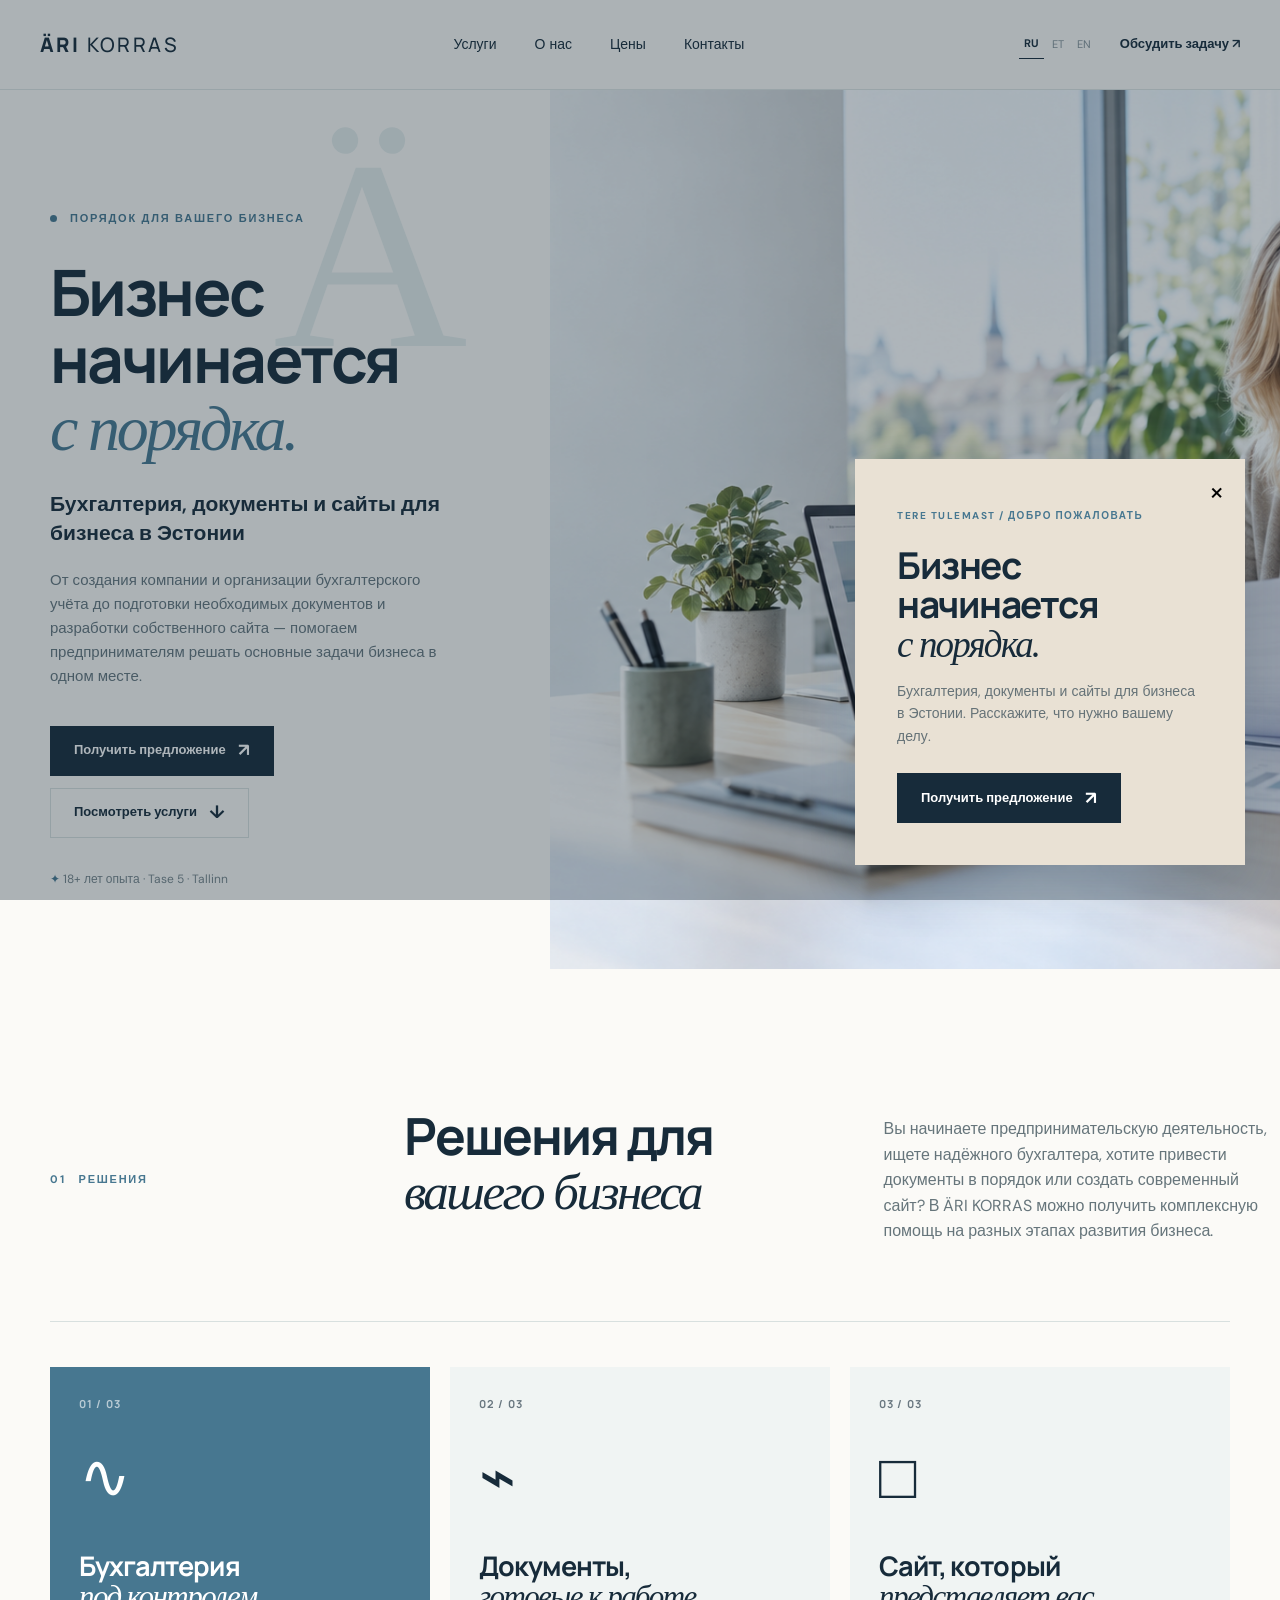
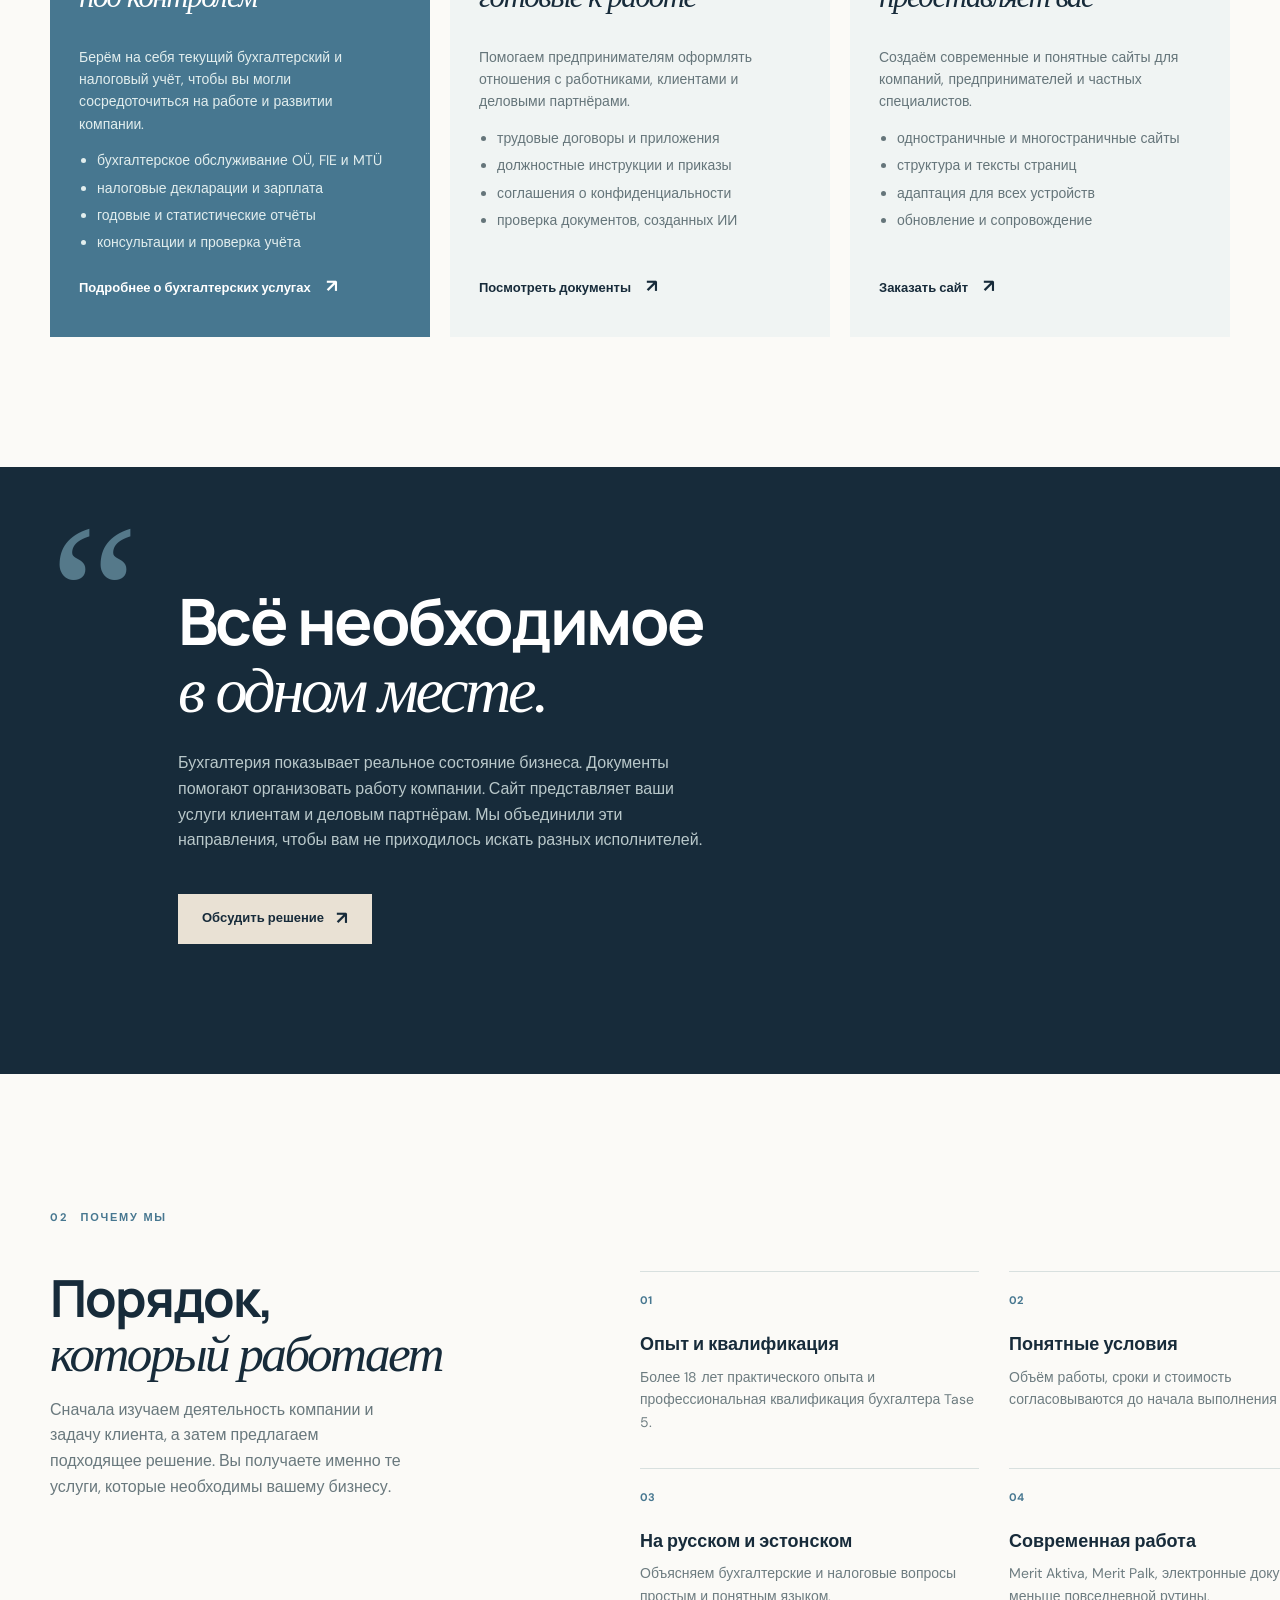
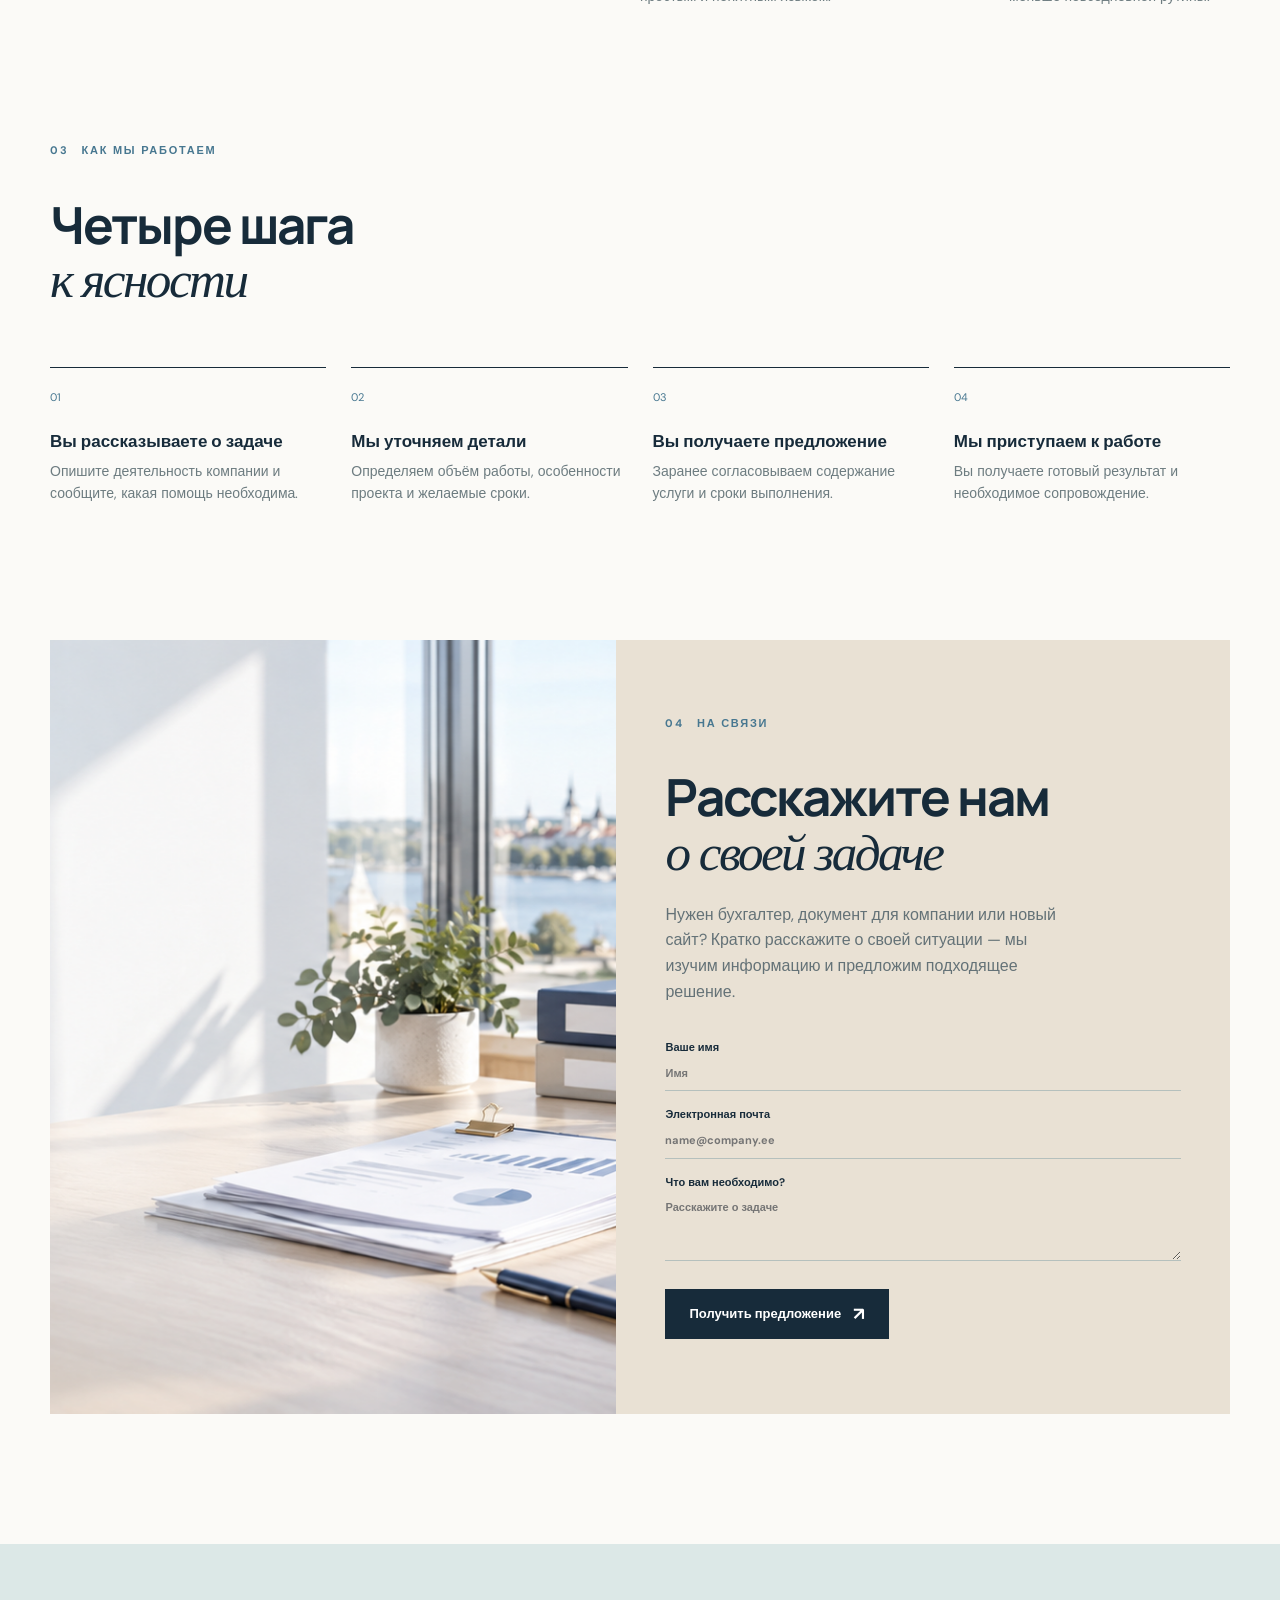
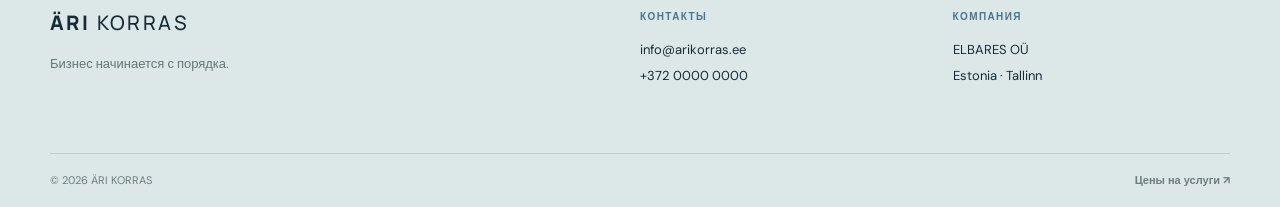
==== index.html @ 3bfd49a5 "Build multilingual ÄRI KORRAS website" ====
<!doctype html>
<html lang="ru">
<head>
  <meta charset="utf-8">
  <meta name="viewport" content="width=device-width, initial-scale=1">
  <meta name="description" content="ÄRI KORRAS — бухгалтерия, документы и сайты для бизнеса в Эстонии.">
  <title>ÄRI KORRAS | Бизнес начинается с порядка</title>
  <link rel="preconnect" href="https://fonts.googleapis.com">
  <link rel="preconnect" href="https://fonts.gstatic.com" crossorigin>
  <link href="https://fonts.googleapis.com/css2?family=DM+Sans:wght@400;500;600;700&family=Manrope:wght@500;600;700;800&display=swap" rel="stylesheet">
  <link rel="stylesheet" href="styles.css"><style>.statement .button-light{background:#e9e1d4;border-color:#e9e1d4;color:#172b3a}.statement .button-light:hover{background:#fff;border-color:#fff}</style>
</head>
<body>
  <div class="welcome" id="welcome" role="dialog" aria-modal="true">
    <button class="welcome-close" id="welcome-close" aria-label="Закрыть">×</button>
    <span class="eyebrow">TERE TULEMAST / ДОБРО ПОЖАЛОВАТЬ</span>
    <h2>Бизнес начинается<br><em>с порядка.</em></h2>
    <p>Бухгалтерия, документы и сайты для бизнеса в Эстонии. Расскажите, что нужно вашему делу.</p>
    <a class="button button-dark" href="#contact" id="welcome-action">Получить предложение <span>↗</span></a>
  </div><div class="welcome-backdrop" id="welcome-backdrop"></div>
  <header class="site-header">
    <a class="brand" href="index.html">ÄRI <span>KORRAS</span></a>
    <nav class="desktop-nav"><a href="#services" data-i18n="navServices">Услуги</a><a href="#about" data-i18n="navAbout">О нас</a><a href="prices.html" data-i18n="navPrices">Цены</a><a href="#contact" data-i18n="navContact">Контакты</a></nav>
    <div class="header-actions"><div class="lang-switcher"><button class="lang active" data-lang="ru">RU</button><button class="lang" data-lang="et">ET</button><button class="lang" data-lang="en">EN</button></div><a class="header-cta" href="#contact" data-i18n="headerCta">Обсудить задачу <span>↗</span></a><button class="menu-toggle" id="menu-toggle" aria-label="Открыть меню"><span></span><span></span></button></div>
  </header>
  <div class="mobile-nav" id="mobile-nav"><a href="#services" data-i18n="navServices">Услуги</a><a href="#about" data-i18n="navAbout">О нас</a><a href="prices.html" data-i18n="navPrices">Цены</a><a href="#contact" data-i18n="navContact">Контакты</a></div>
  <main>
    <section class="hero section-grid"><div class="hero-copy"><div class="hero-kicker"><span class="dot"></span><span data-i18n="heroKicker">ПОРЯДОК ДЛЯ ВАШЕГО БИЗНЕСА</span></div><h1 data-i18n="heroTitle">Бизнес начинается<br><em>с порядка.</em></h1><p class="hero-lead" data-i18n="heroLead">Бухгалтерия, документы и сайты для бизнеса в Эстонии</p><p class="hero-text" data-i18n="heroText">От создания компании и организации бухгалтерского учёта до подготовки необходимых документов и разработки собственного сайта — помогаем предпринимателям решать основные задачи бизнеса в одном месте.</p><div class="hero-buttons"><a class="button button-dark" href="#contact" data-i18n="getOffer">Получить предложение <span>↗</span></a><a class="button button-line" href="#services" data-i18n="viewServices">Посмотреть услуги <span>↓</span></a></div><div class="hero-note">✦ <span data-i18n="heroNote">18+ лет опыта · Tase 5 · Tallinn</span></div></div><div class="hero-image image-frame"><img src="1%20foto.png" alt="Рабочее место предпринимателя в светлом офисе"></div></section>
    <section class="intro content-width"><div class="section-label"><span>01</span><span data-i18n="sectionServices">РЕШЕНИЯ</span></div><div class="intro-content"><h2 data-i18n="introTitle">Решения для<br><em>вашего бизнеса</em></h2><p data-i18n="introText">Вы начинаете предпринимательскую деятельность, ищете надёжного бухгалтера, хотите привести документы в порядок или создать современный сайт? В ÄRI KORRAS можно получить комплексную помощь на разных этапах развития бизнеса.</p></div></section>
    <section class="services content-width" id="services">
      <article class="service-card service-featured"><div class="service-index">01 / 03</div><div class="service-icon">∿</div><h3 data-i18n="accountingTitle">Бухгалтерия<br><em>под контролем</em></h3><p data-i18n="accountingText">Берём на себя текущий бухгалтерский и налоговый учёт, чтобы вы могли сосредоточиться на работе и развитии компании.</p><ul data-list="accountingList"></ul><a class="text-link" href="prices.html" data-i18n="accountingCta">Подробнее о бухгалтерских услугах <span>↗</span></a></article>
      <article class="service-card"><div class="service-index">02 / 03</div><div class="service-icon">⌁</div><h3 data-i18n="docsTitle">Документы,<br><em>готовые к работе</em></h3><p data-i18n="docsText">Помогаем предпринимателям оформлять отношения с работниками, клиентами и деловыми партнёрами.</p><ul data-list="docsList"></ul><a class="text-link" href="#contact" data-i18n="docsCta">Посмотреть документы <span>↗</span></a></article>
      <article class="service-card"><div class="service-index">03 / 03</div><div class="service-icon">□</div><h3 data-i18n="webTitle">Сайт, который<br><em>представляет вас</em></h3><p data-i18n="webText">Создаём современные и понятные сайты для компаний, предпринимателей и частных специалистов.</p><ul data-list="webList"></ul><a class="text-link" href="website-prices.html" data-i18n="webCta">Заказать сайт <span>↗</span></a></article>
    </section>
    <section class="statement"><div class="content-width statement-inner"><span class="big-mark">“</span><h2 data-i18n="statementTitle">Всё необходимое<br><em>в одном месте.</em></h2><p data-i18n="statementText">Бухгалтерия показывает реальное состояние бизнеса. Документы помогают организовать работу компании. Сайт представляет ваши услуги клиентам и деловым партнёрам. Мы объединили эти направления, чтобы вам не приходилось искать разных исполнителей.</p><a class="button button-light" href="#contact" data-i18n="statementCta">Обсудить решение <span>↗</span></a></div></section>
    <section class="about content-width" id="about"><div class="section-label"><span>02</span><span data-i18n="sectionWhy">ПОЧЕМУ МЫ</span></div><div class="about-grid"><div><h2 data-i18n="whyTitle">Порядок,<br><em>который работает</em></h2><p class="muted" data-i18n="whyText">Сначала изучаем деятельность компании и задачу клиента, а затем предлагаем подходящее решение. Вы получаете именно те услуги, которые необходимы вашему бизнесу.</p></div><div class="reasons"><div><b>01</b><h3 data-i18n="reason1Title">Опыт и квалификация</h3><p data-i18n="reason1Text">Более 18 лет практического опыта и профессиональная квалификация бухгалтера Tase 5.</p></div><div><b>02</b><h3 data-i18n="reason2Title">Понятные условия</h3><p data-i18n="reason2Text">Объём работы, сроки и стоимость согласовываются до начала выполнения заказа.</p></div><div><b>03</b><h3 data-i18n="reason3Title">На русском и эстонском</h3><p data-i18n="reason3Text">Объясняем бухгалтерские и налоговые вопросы простым и понятным языком.</p></div><div><b>04</b><h3 data-i18n="reason4Title">Современная работа</h3><p data-i18n="reason4Text">Merit Aktiva, Merit Palk, электронные документы и меньше повседневной рутины.</p></div></div></div></section>
    <section class="process content-width"><div class="section-label"><span>03</span><span data-i18n="sectionProcess">КАК МЫ РАБОТАЕМ</span></div><h2 data-i18n="processTitle">Четыре шага<br><em>к ясности</em></h2><div class="process-grid"><div><span>01</span><h3 data-i18n="step1Title">Вы рассказываете о задаче</h3><p data-i18n="step1Text">Опишите деятельность компании и сообщите, какая помощь необходима.</p></div><div><span>02</span><h3 data-i18n="step2Title">Мы уточняем детали</h3><p data-i18n="step2Text">Определяем объём работы, особенности проекта и желаемые сроки.</p></div><div><span>03</span><h3 data-i18n="step3Title">Вы получаете предложение</h3><p data-i18n="step3Text">Заранее согласовываем содержание услуги и сроки выполнения.</p></div><div><span>04</span><h3 data-i18n="step4Title">Мы приступаем к работе</h3><p data-i18n="step4Text">Вы получаете готовый результат и необходимое сопровождение.</p></div></div></section>
    <section class="contact content-width" id="contact"><div class="contact-image image-frame"><img src="2%20foto.png" alt="Современное рабочее место с документами и ноутбуком"></div><div class="contact-copy"><div class="section-label"><span>04</span><span data-i18n="sectionContact">НА СВЯЗИ</span></div><h2 data-i18n="contactTitle">Расскажите нам<br><em>о своей задаче</em></h2><p data-i18n="contactText">Нужен бухгалтер, документ для компании или новый сайт? Кратко расскажите о своей ситуации — мы изучим информацию и предложим подходящее решение.</p><form id="contact-form"><label><span data-i18n="nameLabel">Ваше имя</span><input required type="text" placeholder="Имя" data-i18n-placeholder="namePlaceholder"></label><label><span data-i18n="emailLabel">Электронная почта</span><input required type="email" placeholder="name@company.ee" data-i18n-placeholder="emailPlaceholder"></label><label><span data-i18n="messageLabel">Что вам необходимо?</span><textarea required rows="3" placeholder="Расскажите о задаче" data-i18n-placeholder="messagePlaceholder"></textarea></label><button class="button button-dark" type="submit" data-i18n="formButton">Получить предложение <span>↗</span></button><p class="form-success" id="form-success" data-i18n="formSuccess">Спасибо. Мы свяжемся с вами в ближайшее время.</p></form></div></section>
  </main>
  <footer class="footer"><div class="content-width footer-grid"><div><a class="brand" href="index.html">ÄRI <span>KORRAS</span></a><p data-i18n="footerTagline">Бизнес начинается с порядка.</p></div><div><span class="footer-label" data-i18n="footerContact">КОНТАКТЫ</span><a href="mailto:info@arikorras.ee">info@arikorras.ee</a><a href="tel:+3720000000">+372 0000 0000</a></div><div><span class="footer-label" data-i18n="footerLegal">КОМПАНИЯ</span><span>ELBARES OÜ</span><span>Estonia · Tallinn</span></div></div><div class="content-width footer-bottom"><span>© 2026 ÄRI KORRAS</span><a href="prices.html" data-i18n="footerPrices">Цены на услуги <span>↗</span></a></div></footer>
  <script src="script.js"></script><script src="tools-link.js"></script>
</body>
</html>
---- styles.css ----
:root{--ink:#172b3a;--blue:#477790;--mist:#edf3f3;--sand:#e9e1d4;--paper:#fbfaf7;--line:#d8e0df;--serif:Georgia,serif;--sans:'DM Sans',sans-serif;--display:'Manrope',sans-serif}*{box-sizing:border-box}html{scroll-behavior:smooth}body{margin:0;background:var(--paper);color:var(--ink);font-family:var(--sans);font-size:16px;line-height:1.6}a{color:inherit;text-decoration:none}button,input,textarea{font:inherit}.content-width{width:min(1180px,calc(100% - 80px));margin:auto}.site-header{height:90px;display:flex;align-items:center;justify-content:space-between;padding:0 40px;border-bottom:1px solid #dfe5e3;background:#fbfaf7eb;backdrop-filter:blur(12px);position:sticky;top:0;z-index:10}.brand{font:800 20px var(--display);letter-spacing:.12em}.brand span{font-weight:500}.desktop-nav{display:flex;gap:38px;font-size:14px}.desktop-nav a:hover{color:var(--blue)}.header-actions{display:flex;gap:24px;align-items:center}.lang-switcher{display:flex;gap:3px}.lang{border:0;background:transparent;color:#849198;font-size:11px;padding:5px;cursor:pointer}.lang.active{color:var(--ink);font-weight:700;border-bottom:1px solid var(--ink)}.header-cta{font-size:13px;font-weight:600}.menu-toggle,.mobile-nav{display:none}.section-grid{display:grid;grid-template-columns:43% 57%;min-height:670px}.hero-copy{padding:120px 7vw 80px max(40px,calc((100vw - 1180px)/2));position:relative}.hero-copy:before{content:'Ä';position:absolute;top:30px;right:15%;font:400 270px/1 var(--serif);color:#e5eceb;z-index:-1}.hero-kicker,.section-label{display:flex;gap:13px;align-items:center;color:var(--blue);font-size:11px;letter-spacing:.16em;font-weight:700}.dot{width:7px;height:7px;background:var(--blue);border-radius:50%}h1,h2,h3{margin-top:0}h1,h2{font:700 clamp(48px,5vw,78px)/1.05 var(--display);letter-spacing:-.04em}h1{margin:30px 0 28px}h1 em,h2 em,h3 em{font-family:var(--serif);font-weight:400;font-style:italic;letter-spacing:-.05em}h1 em{color:var(--blue)}.hero-lead{font-size:21px;line-height:1.35;font-weight:600;max-width:390px}.hero-text{color:#64747c;max-width:450px;font-size:15px}.hero-buttons{display:flex;gap:12px;flex-wrap:wrap;margin:38px 0 32px}.button{display:inline-flex;align-items:center;justify-content:center;min-height:50px;padding:0 23px;border:1px solid var(--ink);font-size:13px;font-weight:700;cursor:pointer;transition:.25s}.button-dark{background:var(--ink);color:white}.button-dark:hover{background:var(--blue);border-color:var(--blue);transform:translateY(-2px)}.button-line{border-color:var(--line)}.button-light{background:var(--paper);border-color:var(--paper)}.hero-note{font-size:12px;color:#76848a}.hero-note:first-letter{color:var(--blue)}.image-frame{overflow:hidden;position:relative}.image-frame img{width:100%;height:100%;object-fit:cover;display:block}.intro{padding:140px 0 70px;display:grid;grid-template-columns:30% 70%;border-bottom:1px solid var(--line)}.intro-content{display:grid;grid-template-columns:52% 48%;gap:50px}.intro h2,.about h2,.process h2,.contact h2{font-size:clamp(39px,4vw,58px);margin:0}.intro p{color:#66757b;max-width:410px;margin:7px 0}.services{display:grid;grid-template-columns:repeat(3,1fr);gap:20px;padding:45px 0 130px}.service-card{padding:28px 28px 35px;background:#f0f4f3;min-height:570px;display:flex;flex-direction:column;border:1px solid transparent;transition:.25s}.service-card:hover{transform:translateY(-7px);border-color:#c9d9d8}.service-featured{background:var(--blue);color:white}.service-index{font:700 11px var(--display);letter-spacing:.1em;opacity:.62}.service-icon{font:400 62px/1 var(--serif);height:105px;margin-top:35px}.service-card h3{font:700 27px/1.08 var(--display);margin-bottom:18px;letter-spacing:-.035em}.service-card h3 em{font-size:31px}.service-card p,.service-card li{font-size:14px;color:#65757a}.service-featured p,.service-featured li{color:#e2eeee}.service-card ul{padding:0 0 10px 18px;margin:0}.service-card li{margin-bottom:5px}.text-link{font-weight:700;font-size:13px;margin-top:auto}.text-link span,.button span{padding-left:12px;font-size:18px}.statement{background:var(--ink);color:white}.statement-inner{padding:120px 10% 130px;position:relative}.big-mark{font:200px/1 var(--serif);color:#55798a;position:absolute;top:28px;left:0}.statement h2{font-size:clamp(43px,5vw,72px);position:relative;margin-bottom:26px}.statement p{color:#b9c8ca;max-width:530px}.statement .button{margin-top:25px}.about{padding:135px 0}.about-grid{display:grid;grid-template-columns:40% 60%;gap:10%;padding-top:45px}.muted{color:#69787d;max-width:360px}.reasons{display:grid;grid-template-columns:1fr 1fr;gap:35px 30px}.reasons div{border-top:1px solid var(--line);padding-top:14px}.reasons b,.process-grid span{color:var(--blue);font-size:11px}.reasons h3{font-size:18px;margin:18px 0 7px}.reasons p,.process-grid p{color:#6d7c80;font-size:14px;margin:0}.process{padding:0 0 135px}.process h2{margin:38px 0 60px}.process-grid{display:grid;grid-template-columns:repeat(4,1fr);gap:25px}.process-grid>div{border-top:1px solid var(--ink);padding-top:15px}.process-grid h3{font-size:17px;line-height:1.25;margin:22px 0 8px}.contact{background:var(--sand);display:grid;grid-template-columns:48% 52%;margin-bottom:130px}.contact-image{min-height:650px}.contact-copy{padding:75px 8%}.contact-copy h2{margin:38px 0 22px}.contact-copy>p{color:#647277;max-width:410px}form{margin-top:35px}label{display:block;font-size:11px;font-weight:700;margin-bottom:15px}input,textarea{display:block;width:100%;border:0;border-bottom:1px solid #b5c0bd;background:transparent;padding:8px 0;outline:none;color:var(--ink);resize:vertical}form .button{margin-top:13px}.form-success{display:none;color:var(--blue);font-size:13px}.footer{background:#dce8e7;padding-top:65px}.footer-grid{display:grid;grid-template-columns:2fr 1fr 1fr;gap:35px;padding-bottom:65px}.footer-grid p{color:#65777b;font-size:13px}.footer-grid>div{display:flex;flex-direction:column;gap:5px;font-size:13px}.footer-label{font-size:10px;color:var(--blue);font-weight:700;letter-spacing:.14em;margin-bottom:10px}.footer-bottom{border-top:1px solid #bdcdcc;padding:18px 0;display:flex;justify-content:space-between;color:#6b7d80;font-size:11px}.footer-bottom a{font-weight:700}.welcome-backdrop{position:fixed;inset:0;background:#172b3a59;z-index:20}.welcome{position:fixed;z-index:21;right:35px;bottom:35px;width:min(390px,calc(100% - 40px));padding:42px;background:var(--sand);box-shadow:0 20px 50px #172b3a2e}.welcome-close{position:absolute;right:15px;top:10px;border:0;background:transparent;font-size:28px;cursor:pointer}.welcome h2{font-size:37px;margin:20px 0 15px}.welcome p{font-size:14px;color:#657277}.welcome .button{margin-top:12px}.eyebrow{color:var(--blue);font-weight:700;font-size:10px;letter-spacing:.15em}.hidden{display:none!important}
@media(max-width:800px){.content-width{width:calc(100% - 40px)}.site-header{height:72px;padding:0 20px}.desktop-nav,.header-cta{display:none}.header-actions{gap:13px}.menu-toggle{display:flex;width:28px;height:28px;border:0;background:transparent;flex-direction:column;justify-content:center;gap:6px;cursor:pointer}.menu-toggle span{display:block;width:25px;border-top:1px solid var(--ink)}.mobile-nav{display:flex;position:fixed;z-index:9;top:72px;left:0;right:0;background:var(--paper);padding:15px 20px 22px;flex-direction:column;gap:14px;border-bottom:1px solid var(--line);transform:translateY(-130%);transition:.25s}.mobile-nav.open{transform:translateY(0)}.section-grid{display:flex;flex-direction:column;min-height:0}.hero-copy{padding:70px 20px 45px}.hero-copy:before{right:2%;top:10px;font-size:180px}.hero-lead{font-size:18px}.hero-text{font-size:14px}.hero-buttons{margin-top:28px}.button{min-height:47px;padding:0 18px}.hero-image{height:300px;margin:0 20px}.intro{display:block;padding:80px 0 45px}.intro-content{display:block;margin-top:30px}.intro p{margin-top:25px}.services{display:block;padding:20px 0 80px}.service-card{min-height:0;margin-bottom:14px;padding:24px}.service-icon{height:73px;margin-top:25px}.service-card ul{margin-bottom:25px}.statement-inner{padding:80px 30px 90px}.big-mark{left:0;top:10px}.about{padding:85px 0}.about-grid{display:block;padding-top:30px}.muted{margin:25px 0 45px}.reasons{gap:25px 15px}.reasons h3{font-size:16px}.reasons p{font-size:13px}.process{padding-bottom:85px}.process h2{margin:30px 0 40px}.process-grid{grid-template-columns:1fr 1fr;gap:35px 20px}.process-grid h3{font-size:15px}.contact{display:flex;flex-direction:column;margin-bottom:80px}.contact-image{min-height:260px}.contact-copy{padding:55px 25px}.footer-grid{grid-template-columns:1fr 1fr;padding-bottom:45px}.footer-grid>div:first-child{grid-column:1/-1}.footer-bottom{display:block}.footer-bottom a{display:block;margin-top:8px}.welcome{right:20px;bottom:20px;padding:30px}.welcome h2{font-size:31px}}
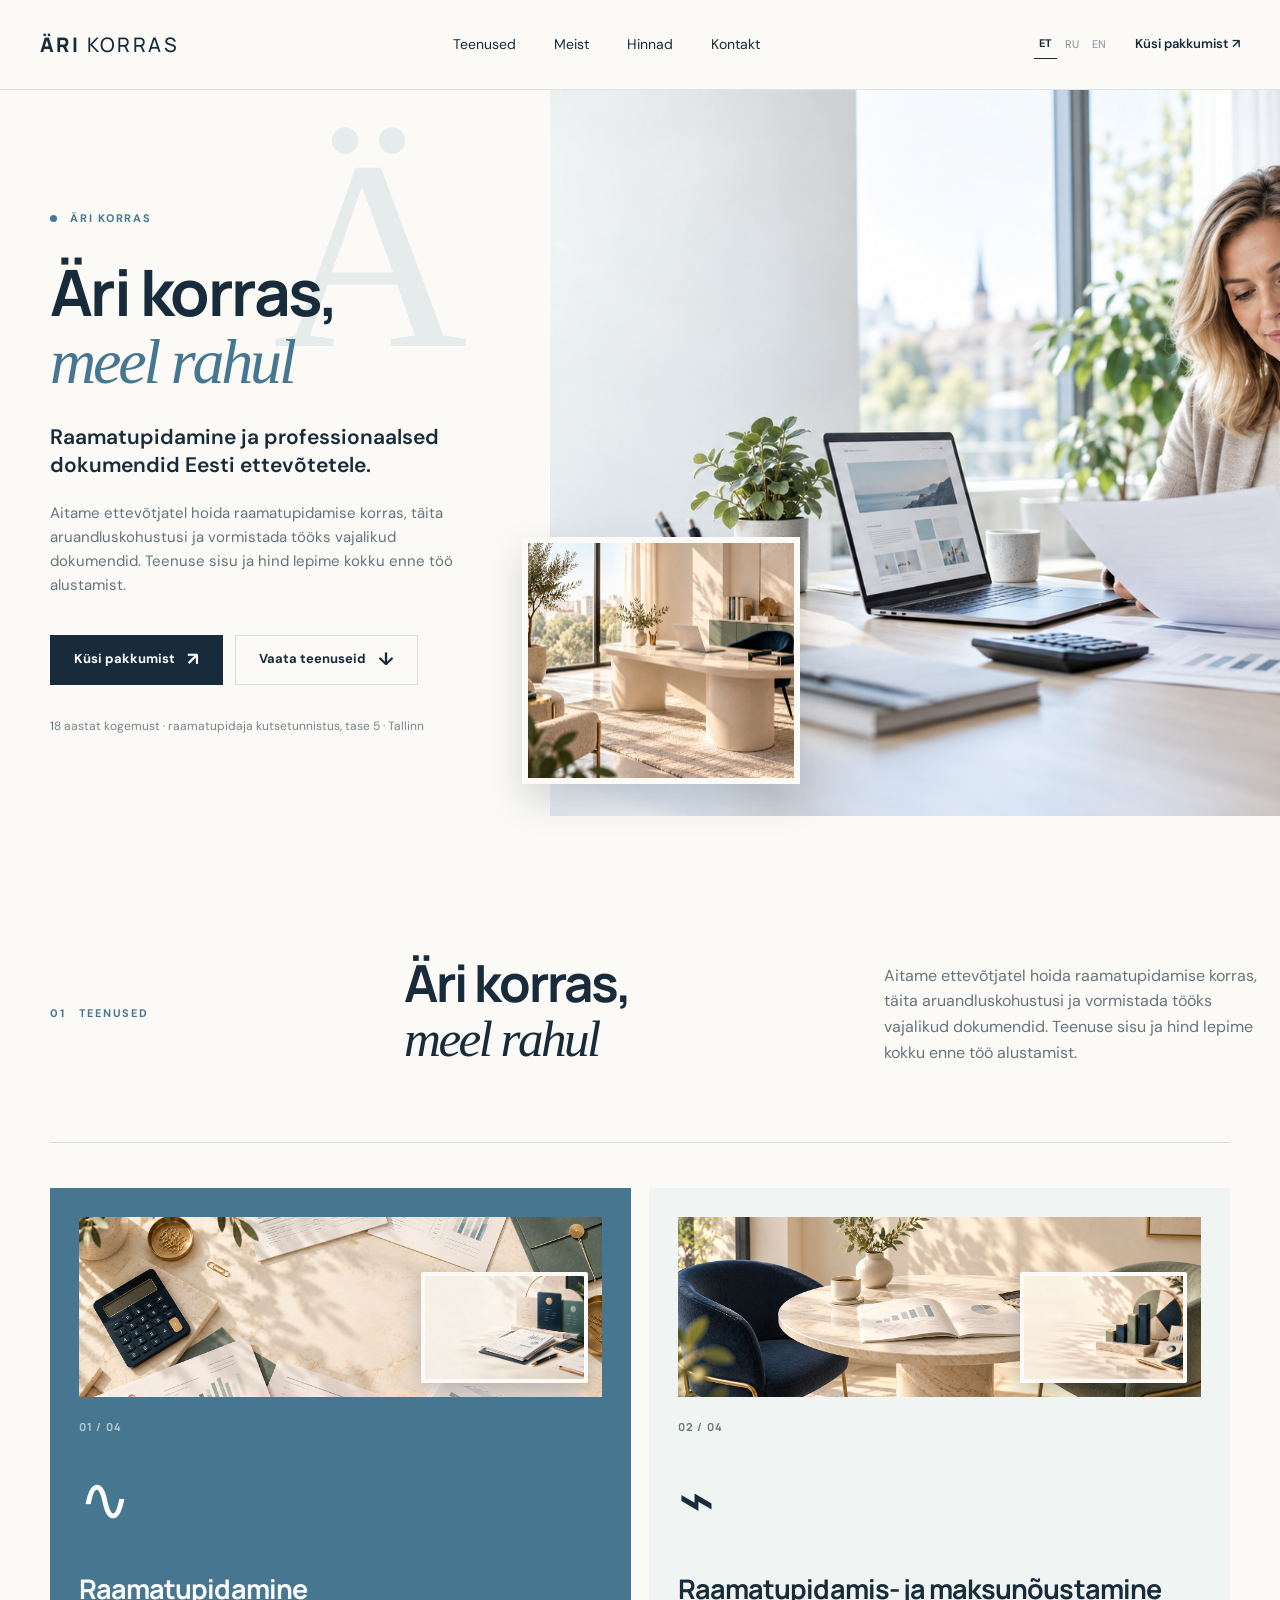
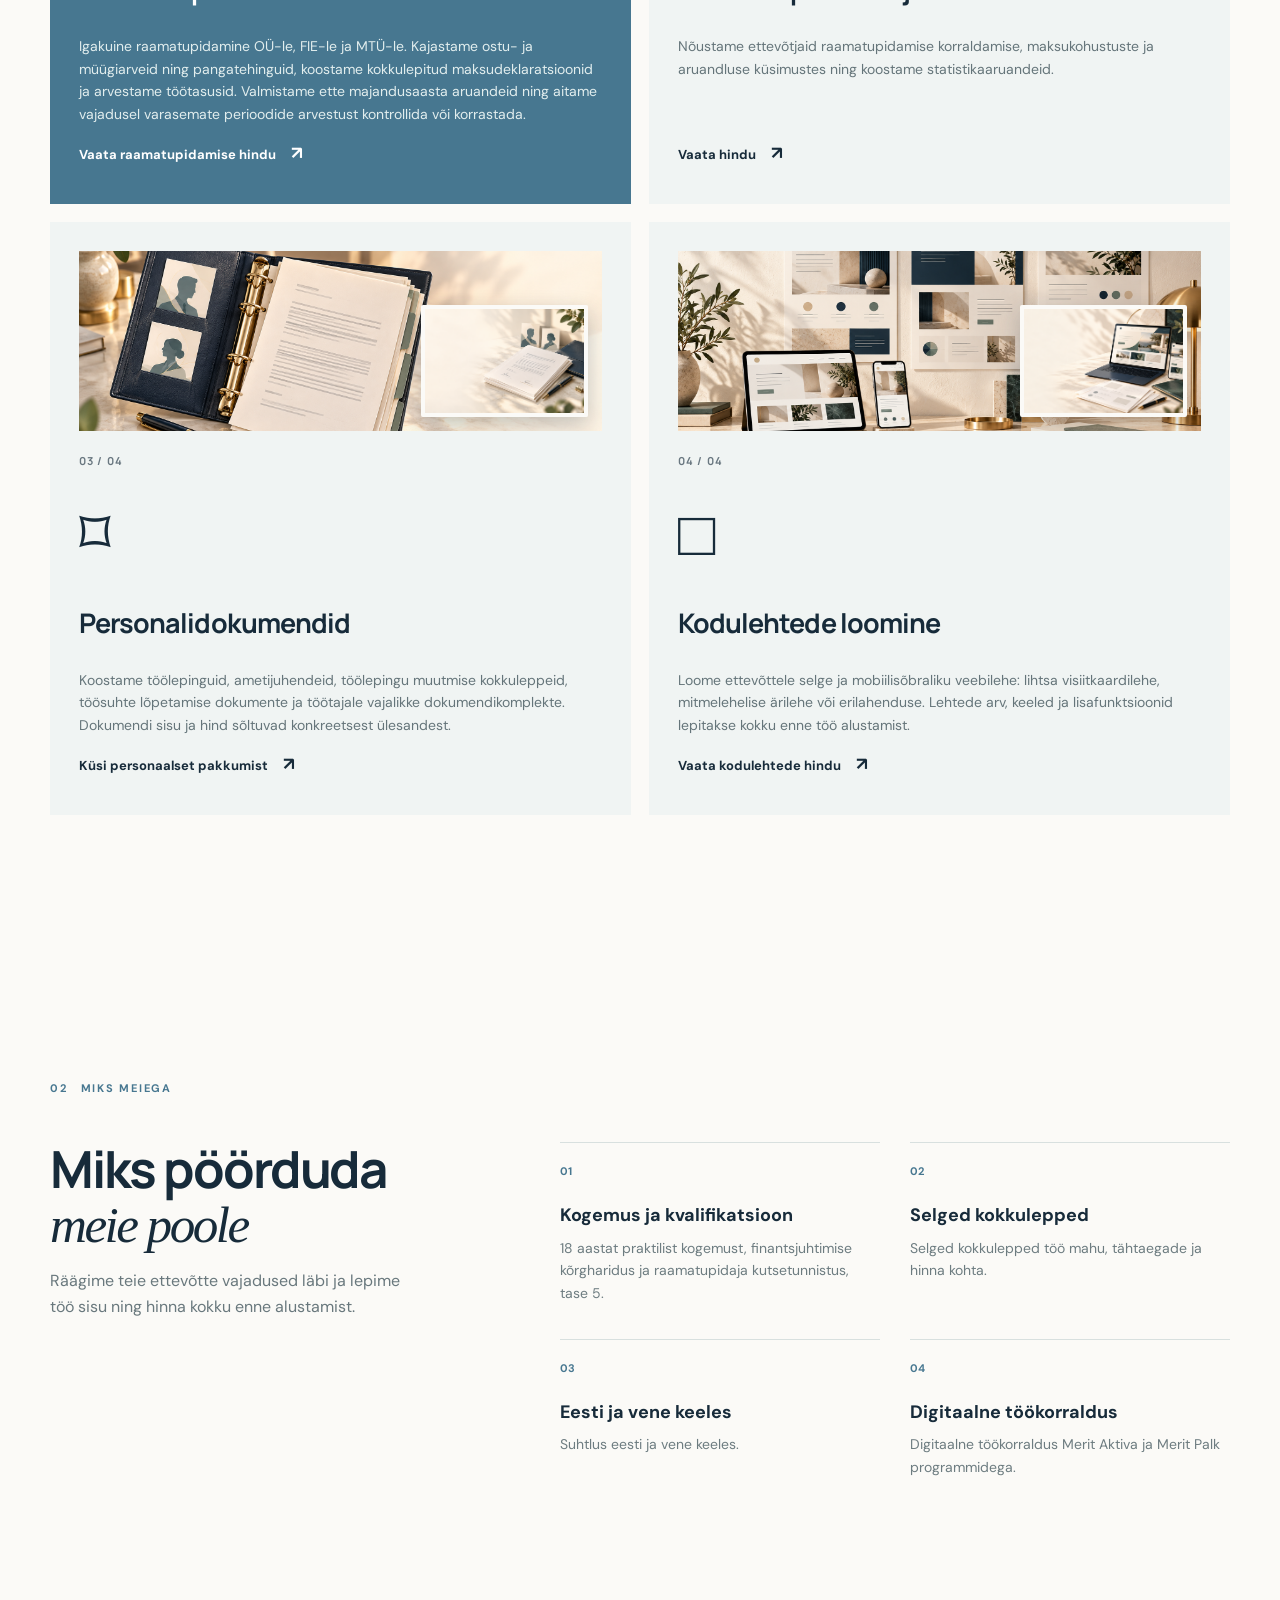
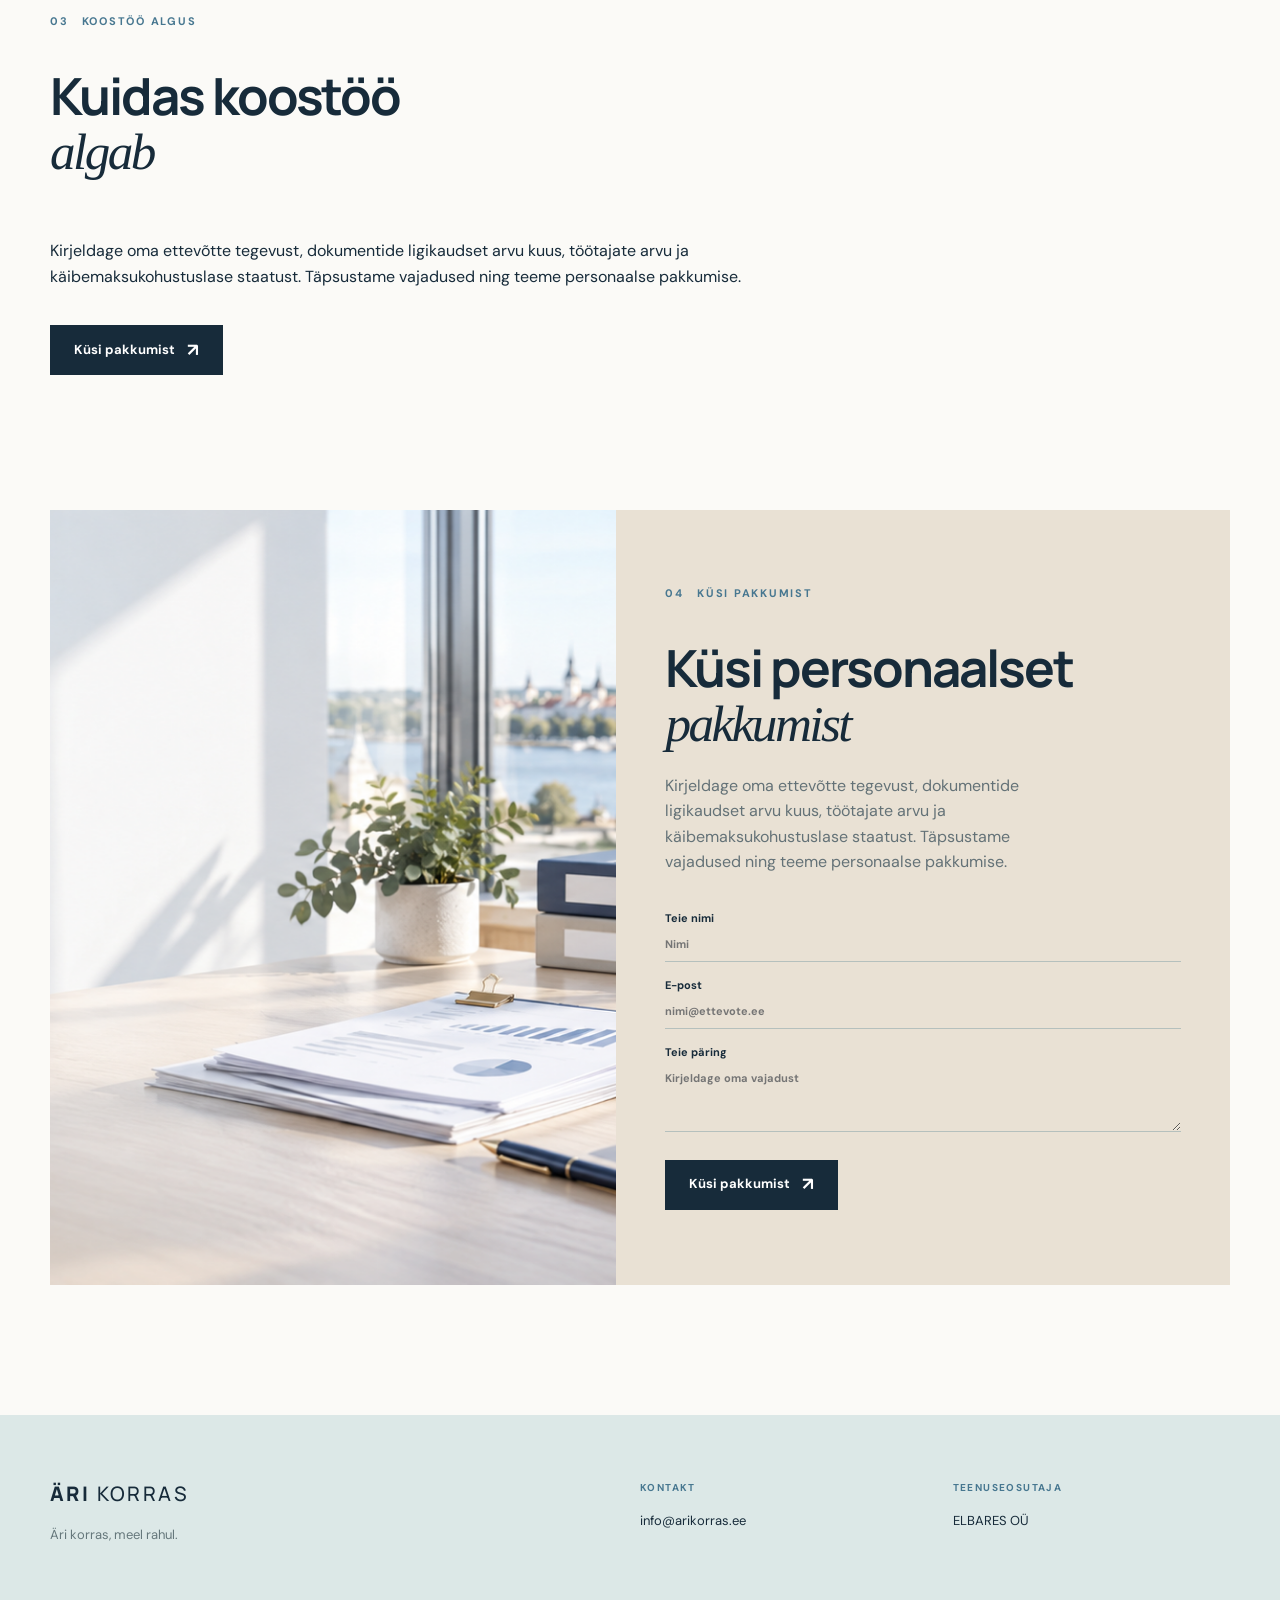
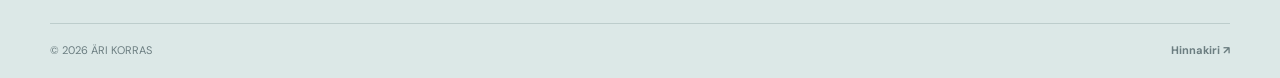
==== commit f0e46d68: "Refresh website content and imagery" ====
--- a/index.html
+++ b/index.html
@@ -1,43 +1,47 @@
 <!doctype html>
-<html lang="ru">
+<html lang="et">
 <head>
   <meta charset="utf-8">
   <meta name="viewport" content="width=device-width, initial-scale=1">
-  <meta name="description" content="ÄRI KORRAS — бухгалтерия, документы и сайты для бизнеса в Эстонии.">
-  <title>ÄRI KORRAS | Бизнес начинается с порядка</title>
+  <meta id="page-description" name="description" content="ÄRI KORRAS — raamatupidamine, dokumendid ja kodulehed Eesti ettevõtetele.">
+  <title id="page-title">ÄRI KORRAS | Äri korras, meel rahul</title>
   <link rel="preconnect" href="https://fonts.googleapis.com">
   <link rel="preconnect" href="https://fonts.gstatic.com" crossorigin>
   <link href="https://fonts.googleapis.com/css2?family=DM+Sans:wght@400;500;600;700&family=Manrope:wght@500;600;700;800&display=swap" rel="stylesheet">
-  <link rel="stylesheet" href="styles.css"><style>.statement .button-light{background:#e9e1d4;border-color:#e9e1d4;color:#172b3a}.statement .button-light:hover{background:#fff;border-color:#fff}</style>
+  <link rel="stylesheet" href="styles.css"><style>
+    .services.content-width{grid-template-columns:repeat(2,minmax(0,1fr));gap:18px}
+    .service-photo{height:180px;margin:0 0 22px}.service-photo img{object-position:center}.service-card{height:100%}
+    .process>p{max-width:720px}.process>.button{margin-top:20px}
+    .about-grid{grid-template-columns:minmax(0,.8fr) minmax(0,1.2fr);gap:clamp(28px,5vw,64px)}
+    .hero-collage{overflow:visible}.hero-collage .hero-photo-main{width:100%;height:100%;object-fit:cover}
+    .hero-collage img.hero-photo-detail{position:absolute;z-index:2;left:-28px;bottom:32px;width:38%;height:34%;object-fit:cover;border:6px solid var(--paper);box-shadow:0 16px 34px #172b3a2b}
+    .service-photo{position:relative;overflow:hidden}
+    .service-photo img.service-photo-detail{position:absolute;z-index:2;right:14px;bottom:14px;width:32%;height:auto;aspect-ratio:1.5;object-fit:cover;border:4px solid var(--paper);border-radius:2px;box-shadow:0 8px 22px #172b3a40}
+    .service-photo img{transition:transform .45s ease}.service-card:hover .service-photo img.service-photo-main{transform:scale(1.025)}
+    @media(max-width:800px){.services.content-width{display:grid;grid-template-columns:1fr;gap:14px}.service-photo{height:190px}.hero-collage img.hero-photo-detail{left:12px;bottom:18px;width:38%;height:36%;border-width:5px}}
+  </style>
 </head>
 <body>
-  <div class="welcome" id="welcome" role="dialog" aria-modal="true">
-    <button class="welcome-close" id="welcome-close" aria-label="Закрыть">×</button>
-    <span class="eyebrow">TERE TULEMAST / ДОБРО ПОЖАЛОВАТЬ</span>
-    <h2>Бизнес начинается<br><em>с порядка.</em></h2>
-    <p>Бухгалтерия, документы и сайты для бизнеса в Эстонии. Расскажите, что нужно вашему делу.</p>
-    <a class="button button-dark" href="#contact" id="welcome-action">Получить предложение <span>↗</span></a>
-  </div><div class="welcome-backdrop" id="welcome-backdrop"></div>
   <header class="site-header">
     <a class="brand" href="index.html">ÄRI <span>KORRAS</span></a>
-    <nav class="desktop-nav"><a href="#services" data-i18n="navServices">Услуги</a><a href="#about" data-i18n="navAbout">О нас</a><a href="prices.html" data-i18n="navPrices">Цены</a><a href="#contact" data-i18n="navContact">Контакты</a></nav>
-    <div class="header-actions"><div class="lang-switcher"><button class="lang active" data-lang="ru">RU</button><button class="lang" data-lang="et">ET</button><button class="lang" data-lang="en">EN</button></div><a class="header-cta" href="#contact" data-i18n="headerCta">Обсудить задачу <span>↗</span></a><button class="menu-toggle" id="menu-toggle" aria-label="Открыть меню"><span></span><span></span></button></div>
+    <nav class="desktop-nav"><a href="#services" data-i18n="navServices">Teenused</a><a href="#about" data-i18n="navAbout">Meist</a><a href="prices.html" data-i18n="navPrices">Hinnad</a><a href="#contact" data-i18n="navContact">Kontakt</a></nav>
+    <div class="header-actions"><div class="lang-switcher"><button class="lang active" data-lang="et">ET</button><button class="lang" data-lang="ru">RU</button><button class="lang" data-lang="en">EN</button></div><a class="header-cta" href="#contact" data-i18n="headerCta">Küsi pakkumist <span>↗</span></a><button class="menu-toggle" id="menu-toggle" aria-label="Ava menüü" data-i18n-aria-label="menuLabel"><span></span><span></span></button></div>
   </header>
-  <div class="mobile-nav" id="mobile-nav"><a href="#services" data-i18n="navServices">Услуги</a><a href="#about" data-i18n="navAbout">О нас</a><a href="prices.html" data-i18n="navPrices">Цены</a><a href="#contact" data-i18n="navContact">Контакты</a></div>
+  <div class="mobile-nav" id="mobile-nav"><a href="#services" data-i18n="navServices">Teenused</a><a href="#about" data-i18n="navAbout">Meist</a><a href="prices.html" data-i18n="navPrices">Hinnad</a><a href="#contact" data-i18n="navContact">Kontakt</a></div>
   <main>
-    <section class="hero section-grid"><div class="hero-copy"><div class="hero-kicker"><span class="dot"></span><span data-i18n="heroKicker">ПОРЯДОК ДЛЯ ВАШЕГО БИЗНЕСА</span></div><h1 data-i18n="heroTitle">Бизнес начинается<br><em>с порядка.</em></h1><p class="hero-lead" data-i18n="heroLead">Бухгалтерия, документы и сайты для бизнеса в Эстонии</p><p class="hero-text" data-i18n="heroText">От создания компании и организации бухгалтерского учёта до подготовки необходимых документов и разработки собственного сайта — помогаем предпринимателям решать основные задачи бизнеса в одном месте.</p><div class="hero-buttons"><a class="button button-dark" href="#contact" data-i18n="getOffer">Получить предложение <span>↗</span></a><a class="button button-line" href="#services" data-i18n="viewServices">Посмотреть услуги <span>↓</span></a></div><div class="hero-note">✦ <span data-i18n="heroNote">18+ лет опыта · Tase 5 · Tallinn</span></div></div><div class="hero-image image-frame"><img src="1%20foto.png" alt="Рабочее место предпринимателя в светлом офисе"></div></section>
-    <section class="intro content-width"><div class="section-label"><span>01</span><span data-i18n="sectionServices">РЕШЕНИЯ</span></div><div class="intro-content"><h2 data-i18n="introTitle">Решения для<br><em>вашего бизнеса</em></h2><p data-i18n="introText">Вы начинаете предпринимательскую деятельность, ищете надёжного бухгалтера, хотите привести документы в порядок или создать современный сайт? В ÄRI KORRAS можно получить комплексную помощь на разных этапах развития бизнеса.</p></div></section>
+    <section class="hero section-grid"><div class="hero-copy"><div class="hero-kicker"><span class="dot"></span><span data-i18n="heroKicker">ÄRI KORRAS</span></div><h1 data-i18n="heroTitle">Äri korras,<br><em>meel rahul</em></h1><p class="hero-lead" data-i18n="heroLead">Raamatupidamine ja professionaalsed dokumendid Eesti ettevõtetele.</p><p class="hero-text" data-i18n="heroText">Aitame ettevõtjatel hoida raamatupidamise korras, täita aruandluskohustusi ja vormistada tööks vajalikud dokumendid. Teenuse sisu ja hind lepime kokku enne töö alustamist.</p><div class="hero-buttons"><a class="button button-dark" href="#contact" data-i18n="getOffer">Küsi pakkumist <span>↗</span></a><a class="button button-line" href="#services" data-i18n="viewServices">Vaata teenuseid <span>↓</span></a></div><div class="hero-note"><span data-i18n="heroNote">18 aastat kogemust · raamatupidaja kutsetunnistus, tase 5 · Tallinn</span></div></div><div class="hero-image image-frame hero-collage"><img class="hero-photo-main" src="1%20foto.png" alt="Ettevõtja töölaud valgusküllases kontoris" data-i18n-alt="heroImageAlt"><img class="hero-photo-detail" src="7%20foto.png" alt="Valgusküllane kontor oliivipuuga" data-i18n-alt="officeDetailAlt"></div></section>
+    <section class="intro content-width"><div class="section-label"><span>01</span><span data-i18n="sectionServices">TEENUSED</span></div><div class="intro-content"><h2 data-i18n="introTitle">Äri korras,<br><em>meel rahul</em></h2><p data-i18n="introText">Aitame ettevõtjatel hoida raamatupidamise korras, täita aruandluskohustusi ja vormistada tööks vajalikud dokumendid. Teenuse sisu ja hind lepime kokku enne töö alustamist.</p></div></section>
     <section class="services content-width" id="services">
-      <article class="service-card service-featured"><div class="service-index">01 / 03</div><div class="service-icon">∿</div><h3 data-i18n="accountingTitle">Бухгалтерия<br><em>под контролем</em></h3><p data-i18n="accountingText">Берём на себя текущий бухгалтерский и налоговый учёт, чтобы вы могли сосредоточиться на работе и развитии компании.</p><ul data-list="accountingList"></ul><a class="text-link" href="prices.html" data-i18n="accountingCta">Подробнее о бухгалтерских услугах <span>↗</span></a></article>
-      <article class="service-card"><div class="service-index">02 / 03</div><div class="service-icon">⌁</div><h3 data-i18n="docsTitle">Документы,<br><em>готовые к работе</em></h3><p data-i18n="docsText">Помогаем предпринимателям оформлять отношения с работниками, клиентами и деловыми партнёрами.</p><ul data-list="docsList"></ul><a class="text-link" href="#contact" data-i18n="docsCta">Посмотреть документы <span>↗</span></a></article>
-      <article class="service-card"><div class="service-index">03 / 03</div><div class="service-icon">□</div><h3 data-i18n="webTitle">Сайт, который<br><em>представляет вас</em></h3><p data-i18n="webText">Создаём современные и понятные сайты для компаний, предпринимателей и частных специалистов.</p><ul data-list="webList"></ul><a class="text-link" href="website-prices.html" data-i18n="webCta">Заказать сайт <span>↗</span></a></article>
+      <article class="service-card service-featured"><div class="service-photo image-frame"><img class="service-photo-main" src="8%20foto.png" alt="Raamatupidamise aruanded ja finantsgraafikud" data-i18n-alt="accountingNewAlt"><img class="service-photo-detail" src="3%20foto.png" alt="Raamatupidamise dokumendid, kalkulaator ja kaustad" data-i18n-alt="accountingImageAlt"></div><div class="service-index">01 / 04</div><div class="service-icon">∿</div><h3 data-i18n="accountingTitle">Raamatupidamine</h3><p data-i18n="accountingText">Igakuine raamatupidamine OÜ-le, FIE-le ja MTÜ-le. Kajastame ostu- ja müügiarveid ning pangatehinguid, koostame kokkulepitud maksudeklaratsioonid ja arvestame töötasusid. Valmistame ette majandusaasta aruandeid ning aitame vajadusel varasemate perioodide arvestust kontrollida või korrastada.</p><a class="text-link" href="prices.html" data-i18n="accountingCta">Vaata raamatupidamise hindu <span>↗</span></a></article>
+      <article class="service-card"><div class="service-photo image-frame"><img class="service-photo-main" src="9%20foto.png" alt="Nõustamine rahulikus interjööris" data-i18n-alt="adviceNewAlt"><img class="service-photo-detail" src="5%20foto.png" alt="Finantsgraafik, aruanded ja kalkulaator" data-i18n-alt="adviceImageAlt"></div><div class="service-index">02 / 04</div><div class="service-icon">⌁</div><h3 data-i18n="adviceTitle">Raamatupidamis- ja maksunõustamine</h3><p data-i18n="adviceText">Nõustame ettevõtjaid raamatupidamise korraldamise, maksukohustuste ja aruandluse küsimustes ning koostame statistikaaruandeid.</p><a class="text-link" href="prices.html" data-i18n="adviceCta">Vaata hindu <span>↗</span></a></article>
+      <article class="service-card"><div class="service-photo image-frame"><img class="service-photo-main" src="10%20foto.png" alt="Personalidokumentide komplekt kaustas" data-i18n-alt="personnelNewAlt"><img class="service-photo-detail" src="4%20foto.png" alt="Ettevõtte ja töötajate lepingud ning dokumendid" data-i18n-alt="personnelImageAlt"></div><div class="service-index">03 / 04</div><div class="service-icon">⌑</div><h3 data-i18n="docsTitle">Personalidokumendid</h3><p data-i18n="docsText">Koostame töölepinguid, ametijuhendeid, töölepingu muutmise kokkuleppeid, töösuhte lõpetamise dokumente ja töötajale vajalikke dokumendikomplekte. Dokumendi sisu ja hind sõltub konkreetsest ülesandest.</p><a class="text-link" href="prices.html" data-i18n="docsCta">Küsi personaalset pakkumist <span>↗</span></a></article>
+      <article class="service-card"><div class="service-photo image-frame"><img class="service-photo-main" src="11%20foto.png" alt="Veebidisaini meeleolutahvel eri seadmetel" data-i18n-alt="webNewAlt"><img class="service-photo-detail" src="6%20foto.png" alt="Kodulehe kujundus sülearvutis ja telefonis" data-i18n-alt="webImageAlt"></div><div class="service-index">04 / 04</div><div class="service-icon">□</div><h3 data-i18n="webTitle">Kodulehtede loomine</h3><p data-i18n="webText">Loome ettevõttele selge ja mobiilisõbraliku veebilehe: lihtsa visiitkaardilehe, mitmelehelise ärilehe või erilahenduse. Lehtede arv, keeled ja lisafunktsioonid lepitakse kokku enne töö alustamist.</p><a class="text-link" href="prices.html" data-i18n="webCta">Vaata kodulehtede hindu <span>↗</span></a></article>
     </section>
-    <section class="statement"><div class="content-width statement-inner"><span class="big-mark">“</span><h2 data-i18n="statementTitle">Всё необходимое<br><em>в одном месте.</em></h2><p data-i18n="statementText">Бухгалтерия показывает реальное состояние бизнеса. Документы помогают организовать работу компании. Сайт представляет ваши услуги клиентам и деловым партнёрам. Мы объединили эти направления, чтобы вам не приходилось искать разных исполнителей.</p><a class="button button-light" href="#contact" data-i18n="statementCta">Обсудить решение <span>↗</span></a></div></section>
-    <section class="about content-width" id="about"><div class="section-label"><span>02</span><span data-i18n="sectionWhy">ПОЧЕМУ МЫ</span></div><div class="about-grid"><div><h2 data-i18n="whyTitle">Порядок,<br><em>который работает</em></h2><p class="muted" data-i18n="whyText">Сначала изучаем деятельность компании и задачу клиента, а затем предлагаем подходящее решение. Вы получаете именно те услуги, которые необходимы вашему бизнесу.</p></div><div class="reasons"><div><b>01</b><h3 data-i18n="reason1Title">Опыт и квалификация</h3><p data-i18n="reason1Text">Более 18 лет практического опыта и профессиональная квалификация бухгалтера Tase 5.</p></div><div><b>02</b><h3 data-i18n="reason2Title">Понятные условия</h3><p data-i18n="reason2Text">Объём работы, сроки и стоимость согласовываются до начала выполнения заказа.</p></div><div><b>03</b><h3 data-i18n="reason3Title">На русском и эстонском</h3><p data-i18n="reason3Text">Объясняем бухгалтерские и налоговые вопросы простым и понятным языком.</p></div><div><b>04</b><h3 data-i18n="reason4Title">Современная работа</h3><p data-i18n="reason4Text">Merit Aktiva, Merit Palk, электронные документы и меньше повседневной рутины.</p></div></div></div></section>
-    <section class="process content-width"><div class="section-label"><span>03</span><span data-i18n="sectionProcess">КАК МЫ РАБОТАЕМ</span></div><h2 data-i18n="processTitle">Четыре шага<br><em>к ясности</em></h2><div class="process-grid"><div><span>01</span><h3 data-i18n="step1Title">Вы рассказываете о задаче</h3><p data-i18n="step1Text">Опишите деятельность компании и сообщите, какая помощь необходима.</p></div><div><span>02</span><h3 data-i18n="step2Title">Мы уточняем детали</h3><p data-i18n="step2Text">Определяем объём работы, особенности проекта и желаемые сроки.</p></div><div><span>03</span><h3 data-i18n="step3Title">Вы получаете предложение</h3><p data-i18n="step3Text">Заранее согласовываем содержание услуги и сроки выполнения.</p></div><div><span>04</span><h3 data-i18n="step4Title">Мы приступаем к работе</h3><p data-i18n="step4Text">Вы получаете готовый результат и необходимое сопровождение.</p></div></div></section>
-    <section class="contact content-width" id="contact"><div class="contact-image image-frame"><img src="2%20foto.png" alt="Современное рабочее место с документами и ноутбуком"></div><div class="contact-copy"><div class="section-label"><span>04</span><span data-i18n="sectionContact">НА СВЯЗИ</span></div><h2 data-i18n="contactTitle">Расскажите нам<br><em>о своей задаче</em></h2><p data-i18n="contactText">Нужен бухгалтер, документ для компании или новый сайт? Кратко расскажите о своей ситуации — мы изучим информацию и предложим подходящее решение.</p><form id="contact-form"><label><span data-i18n="nameLabel">Ваше имя</span><input required type="text" placeholder="Имя" data-i18n-placeholder="namePlaceholder"></label><label><span data-i18n="emailLabel">Электронная почта</span><input required type="email" placeholder="name@company.ee" data-i18n-placeholder="emailPlaceholder"></label><label><span data-i18n="messageLabel">Что вам необходимо?</span><textarea required rows="3" placeholder="Расскажите о задаче" data-i18n-placeholder="messagePlaceholder"></textarea></label><button class="button button-dark" type="submit" data-i18n="formButton">Получить предложение <span>↗</span></button><p class="form-success" id="form-success" data-i18n="formSuccess">Спасибо. Мы свяжемся с вами в ближайшее время.</p></form></div></section>
+    <section class="about content-width" id="about"><div class="section-label"><span>02</span><span data-i18n="sectionWhy">MIKS MEIEGA</span></div><div class="about-grid"><div><h2 data-i18n="whyTitle">Miks pöörduda<br><em>meie poole</em></h2><p class="muted" data-i18n="whyText">Räägime teie ettevõtte vajadused läbi ja lepime töö sisu ning hinna kokku enne alustamist.</p></div><div class="reasons"><div><b>01</b><h3 data-i18n="reason1Title">Kogemus ja kvalifikatsioon</h3><p data-i18n="reason1Text">18 aastat praktilist kogemust, finantsjuhtimise kõrgharidus ja raamatupidaja kutsetunnistus, tase 5.</p></div><div><b>02</b><h3 data-i18n="reason2Title">Selged kokkulepped</h3><p data-i18n="reason2Text">Selged kokkulepped töö mahu, tähtaegade ja hinna kohta.</p></div><div><b>03</b><h3 data-i18n="reason3Title">Eesti ja vene keeles</h3><p data-i18n="reason3Text">Suhtlus eesti ja vene keeles.</p></div><div><b>04</b><h3 data-i18n="reason4Title">Digitaalne töökorraldus</h3><p data-i18n="reason4Text">Digitaalne töökorraldus Merit Aktiva ja Merit Palk programmidega.</p></div></div></div></section>
+    <section class="process content-width"><div class="section-label"><span>03</span><span data-i18n="sectionProcess">KOOSTÖÖ ALGUS</span></div><h2 data-i18n="processTitle">Kuidas koostöö<br><em>algab</em></h2><p data-i18n="processText">Kirjeldage oma ettevõtte tegevust, dokumentide ligikaudset arvu kuus, töötajate arvu ja käibemaksukohustuslase staatust. Täpsustame vajadused ning teeme personaalse pakkumise.</p><a class="button button-dark" href="#contact" data-i18n="processCta">Küsi pakkumist <span>↗</span></a></section>
+    <section class="contact content-width" id="contact"><div class="contact-image image-frame"><img src="2%20foto.png" alt="Töölaud dokumentide ja sülearvutiga" data-i18n-alt="contactImageAlt"></div><div class="contact-copy"><div class="section-label"><span>04</span><span data-i18n="sectionContact">KÜSI PAKKUMIST</span></div><h2 data-i18n="contactTitle">Küsi personaalset<br><em>pakkumist</em></h2><p data-i18n="contactText">Kirjeldage oma ettevõtte tegevust, dokumentide ligikaudset arvu kuus, töötajate arvu ja käibemaksukohustuslase staatust. Täpsustame vajadused ning teeme personaalse pakkumise.</p><form id="contact-form"><label><span data-i18n="nameLabel">Teie nimi</span><input required type="text" placeholder="Nimi" data-i18n-placeholder="namePlaceholder"></label><label><span data-i18n="emailLabel">E-post</span><input required type="email" placeholder="nimi@ettevote.ee" data-i18n-placeholder="emailPlaceholder"></label><label><span data-i18n="messageLabel">Teie päring</span><textarea required rows="3" placeholder="Kirjeldage oma vajadust" data-i18n-placeholder="messagePlaceholder"></textarea></label><button class="button button-dark" type="submit" data-i18n="formButton">Küsi pakkumist <span>↗</span></button><p class="form-success" id="form-success" data-i18n="formSuccess">Avaneb e-kiri teie päringu tekstiga. Palun saatke kiri.</p></form></div></section>
   </main>
-  <footer class="footer"><div class="content-width footer-grid"><div><a class="brand" href="index.html">ÄRI <span>KORRAS</span></a><p data-i18n="footerTagline">Бизнес начинается с порядка.</p></div><div><span class="footer-label" data-i18n="footerContact">КОНТАКТЫ</span><a href="mailto:info@arikorras.ee">info@arikorras.ee</a><a href="tel:+3720000000">+372 0000 0000</a></div><div><span class="footer-label" data-i18n="footerLegal">КОМПАНИЯ</span><span>ELBARES OÜ</span><span>Estonia · Tallinn</span></div></div><div class="content-width footer-bottom"><span>© 2026 ÄRI KORRAS</span><a href="prices.html" data-i18n="footerPrices">Цены на услуги <span>↗</span></a></div></footer>
-  <script src="script.js"></script><script src="tools-link.js"></script>
+  <footer class="footer"><div class="content-width footer-grid"><div><a class="brand" href="index.html">ÄRI <span>KORRAS</span></a><p data-i18n="footerTagline">Äri korras, meel rahul.</p></div><div><span class="footer-label" data-i18n="footerContact">KONTAKT</span><a href="mailto:info@arikorras.ee">info@arikorras.ee</a></div><div><span class="footer-label" data-i18n="footerLegal">TEENUSEOSUTAJA</span><span>ELBARES OÜ</span></div></div><div class="content-width footer-bottom"><span>© 2026 ÄRI KORRAS</span><a href="prices.html" data-i18n="footerPrices">Hinnakiri <span>↗</span></a></div></footer>
+  <script src="script.js"></script>
 </body>
 </html>
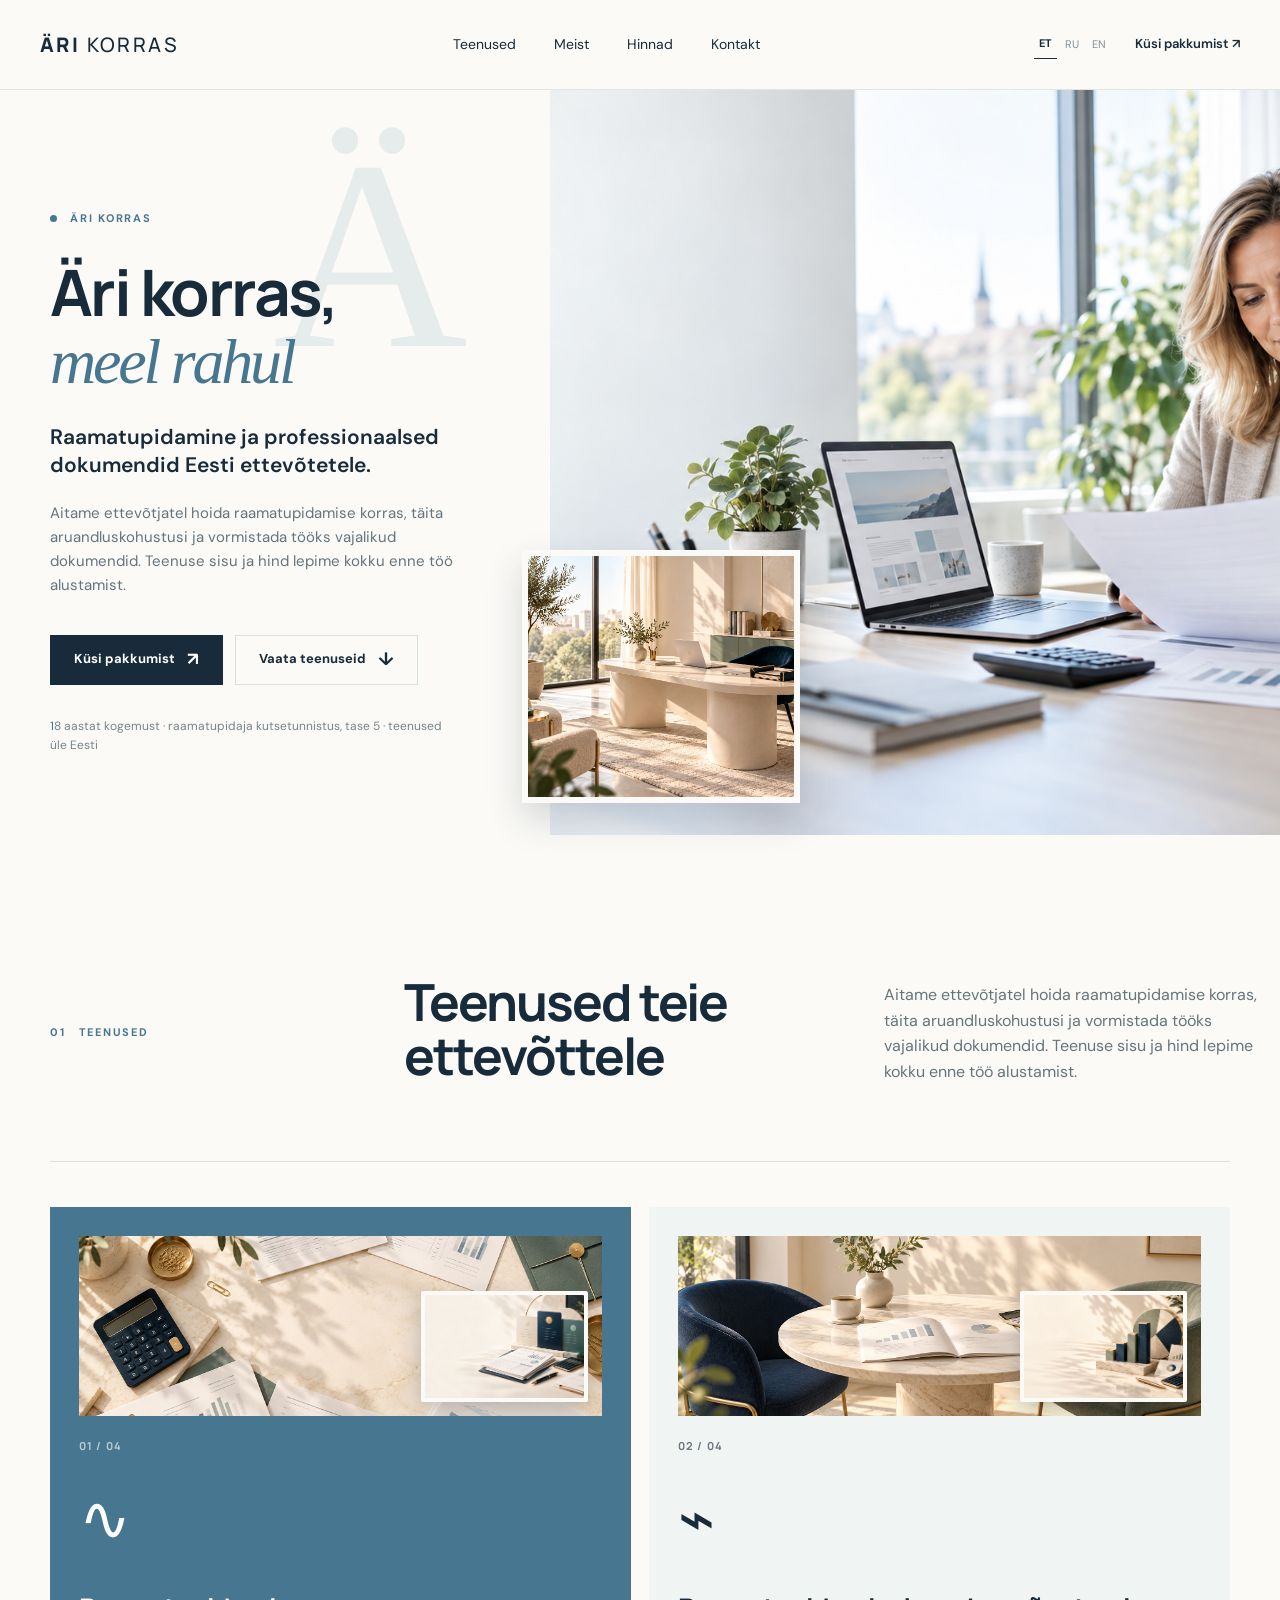
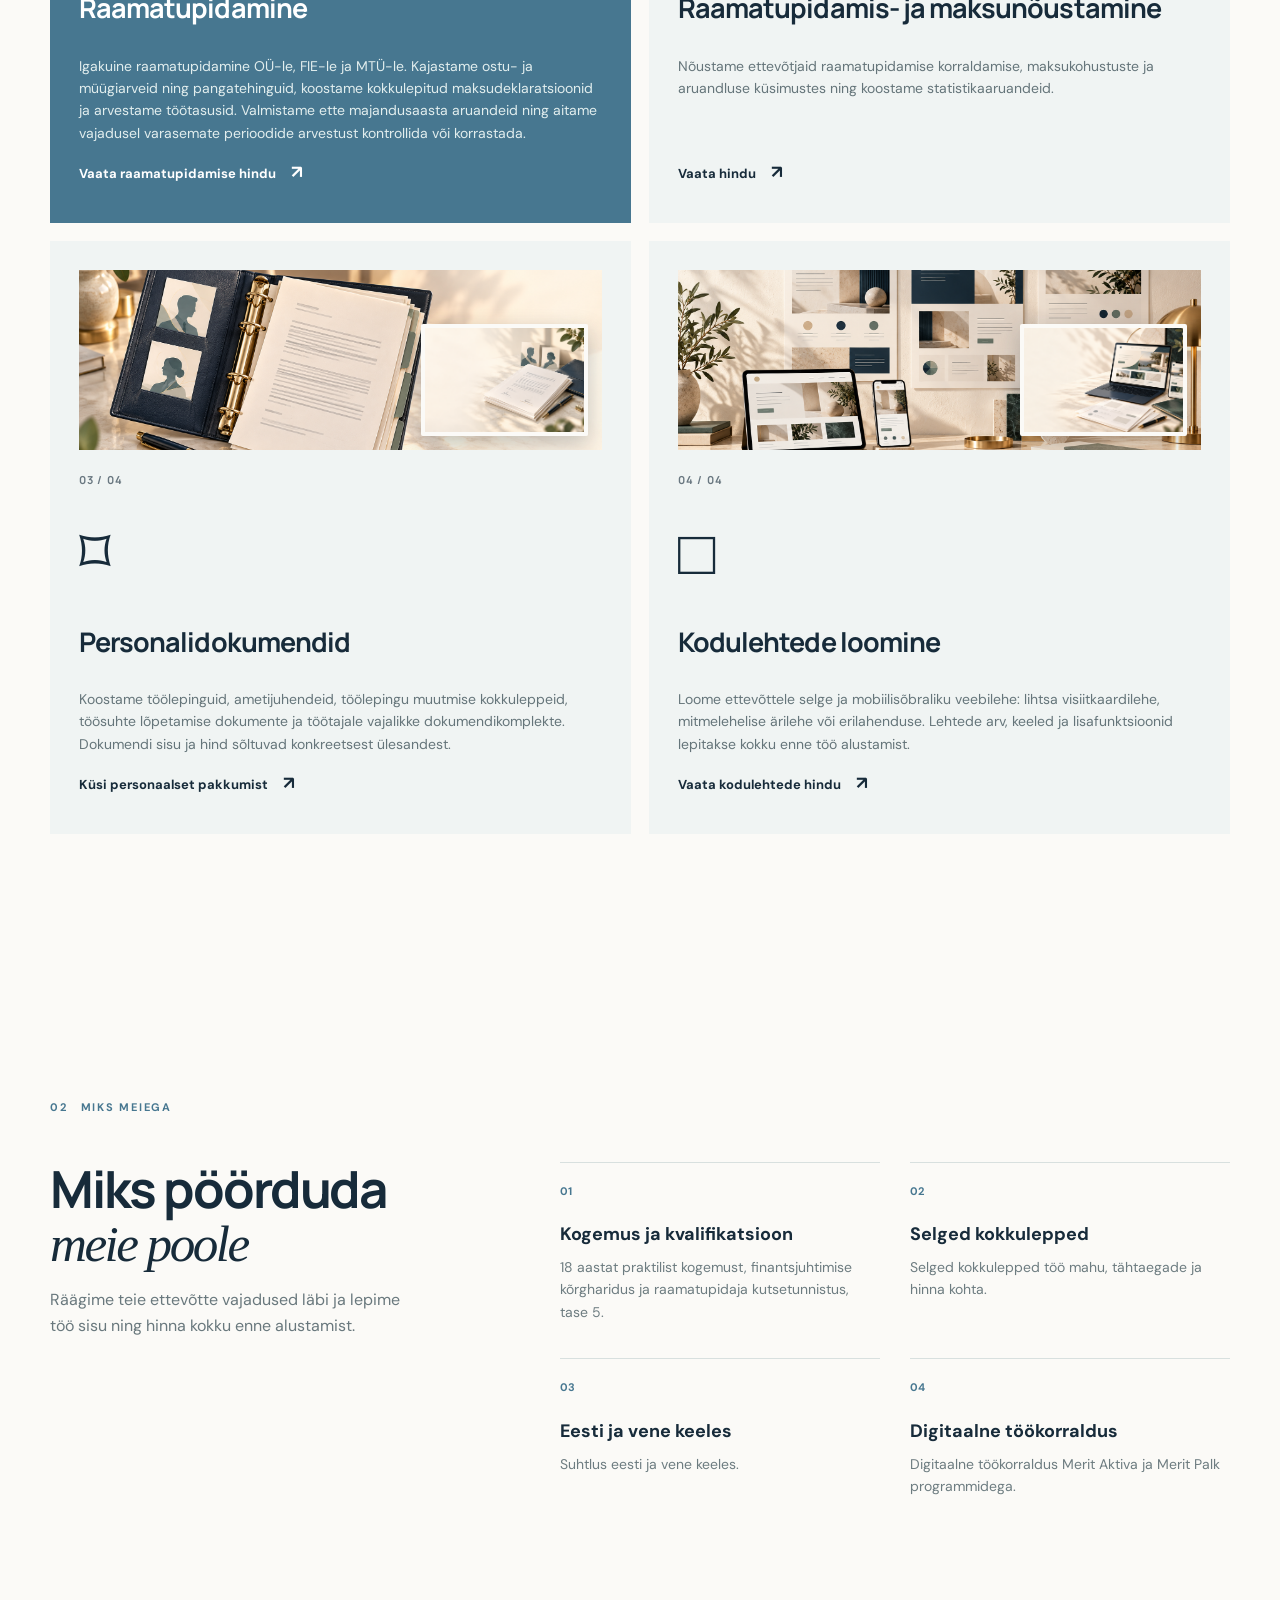
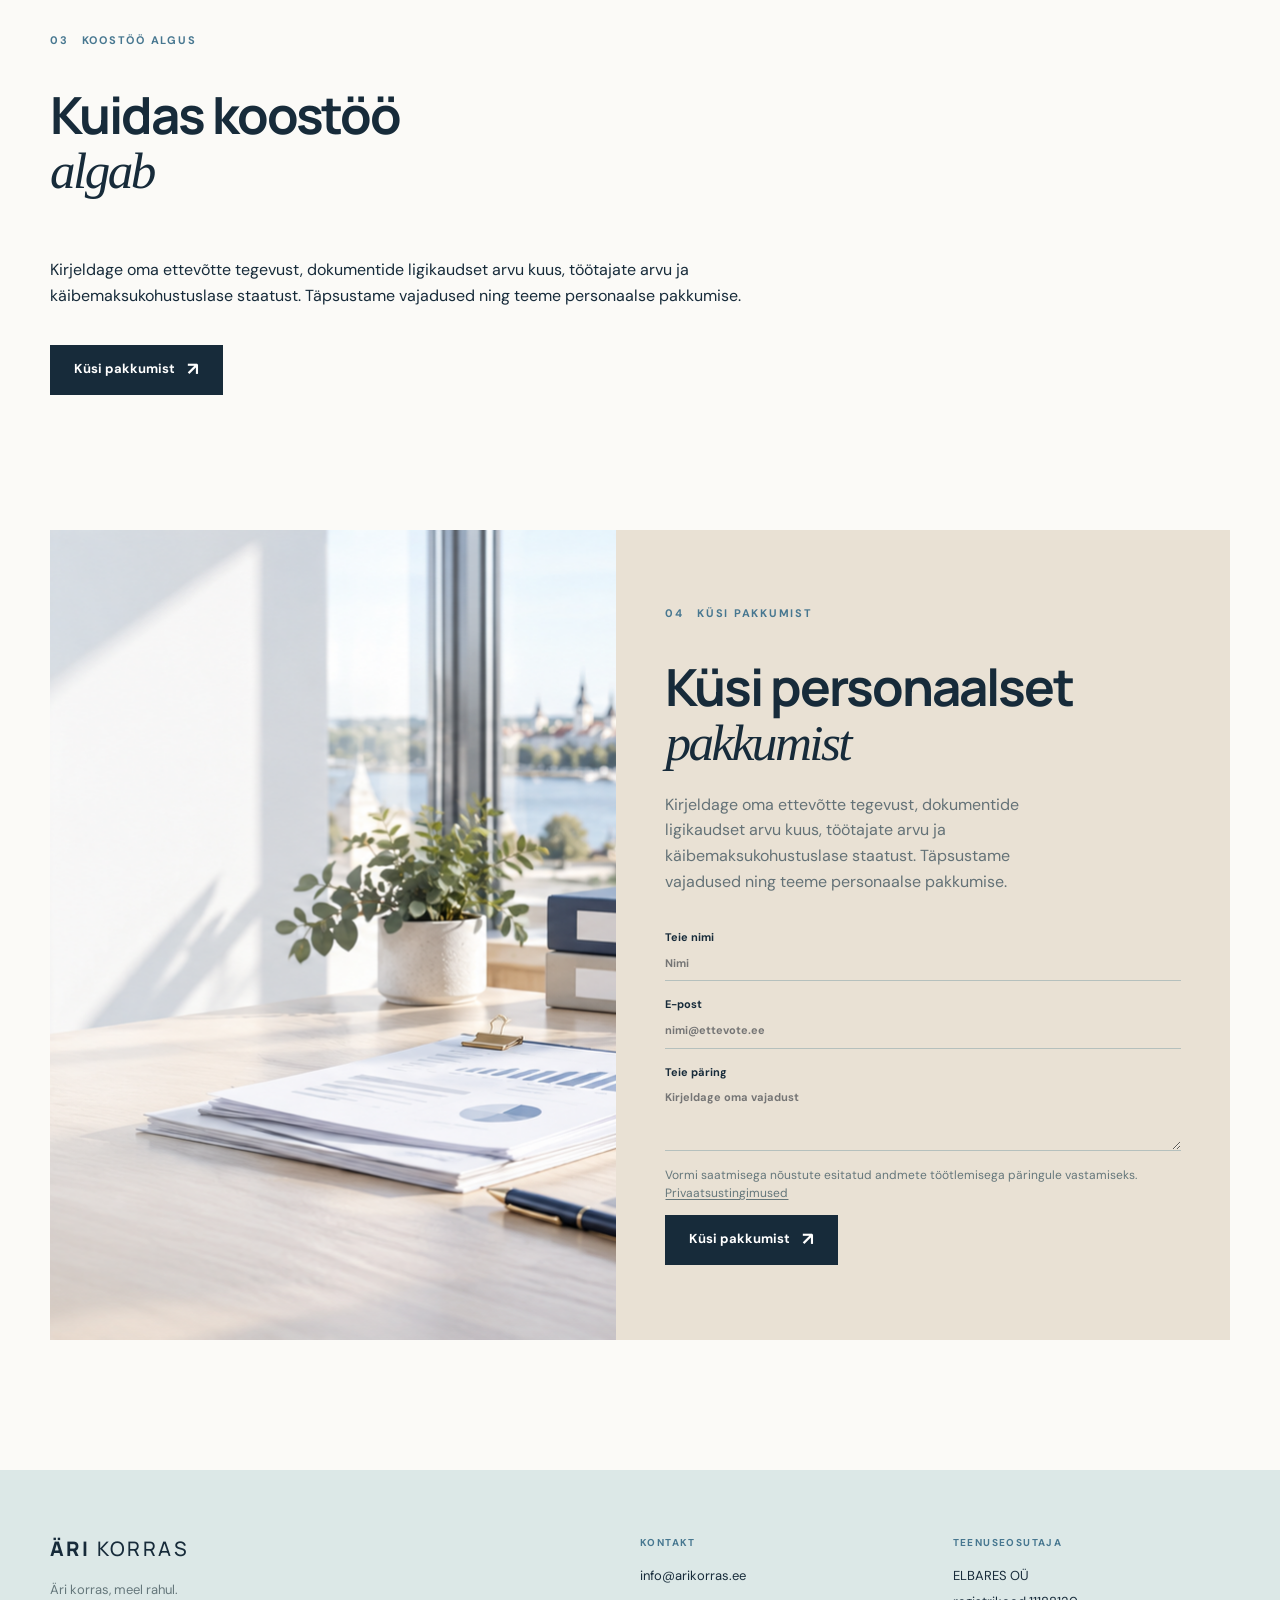
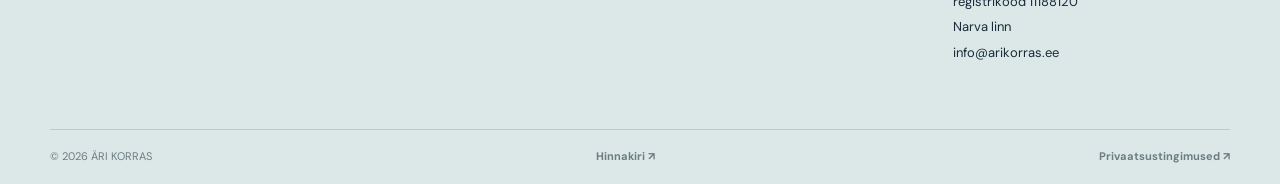
==== commit bf53b10c: "Add privacy policy and update website details" ====
--- a/index.html
+++ b/index.html
@@ -18,6 +18,9 @@
     .service-photo{position:relative;overflow:hidden}
     .service-photo img.service-photo-detail{position:absolute;z-index:2;right:14px;bottom:14px;width:32%;height:auto;aspect-ratio:1.5;object-fit:cover;border:4px solid var(--paper);border-radius:2px;box-shadow:0 8px 22px #172b3a40}
     .service-photo img{transition:transform .45s ease}.service-card:hover .service-photo img.service-photo-main{transform:scale(1.025)}
+    .form-privacy{max-width:480px;margin:10px 0 0;color:#65777b;font-size:12px;line-height:1.5}
+    .form-privacy a{text-decoration:underline;text-underline-offset:2px}
+    .footer-provider-details{display:flex;flex-direction:column;gap:5px;font-size:13px}
     @media(max-width:800px){.services.content-width{display:grid;grid-template-columns:1fr;gap:14px}.service-photo{height:190px}.hero-collage img.hero-photo-detail{left:12px;bottom:18px;width:38%;height:36%;border-width:5px}}
   </style>
 </head>
